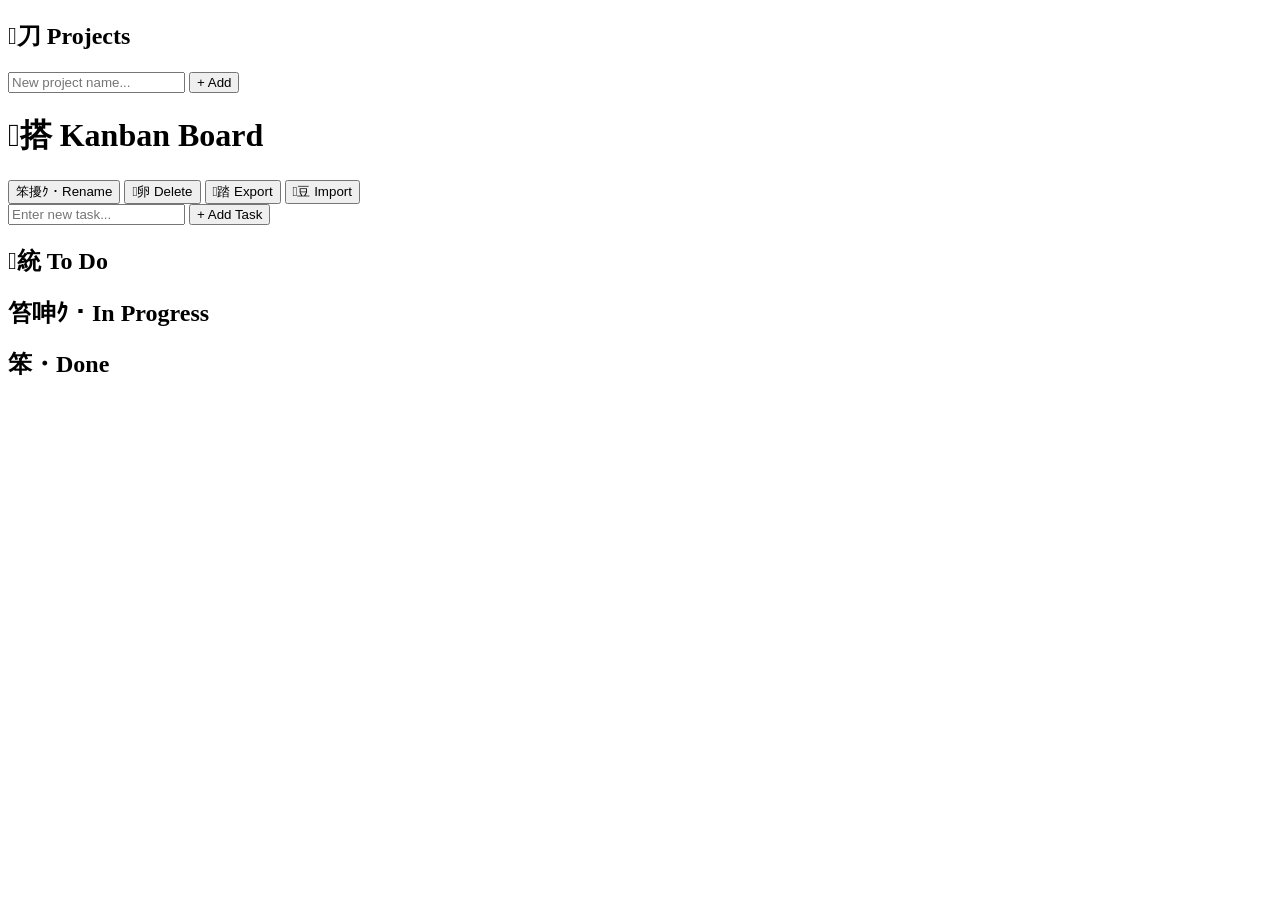
==== LocalKanban/index.html @ dc3bc86e "Add initial Kanban board HTML structure" ====
<!DOCTYPE html>
<html lang="en">
<head>
    <meta charset="UTF-8">
    <meta name="viewport" content="width=device-width, initial-scale=1.0">
    <title>Kanban Board</title>
    <link rel="stylesheet" href="styles.css">
</head>
<body>
    <div class="app-container">
        <!-- Sidebar -->
        <aside class="sidebar">
            <div class="sidebar-header">
                <h2>刀 Projects</h2>
            </div>
            
            <div class="project-input-section">
                <input type="text" id="newProjectInput" placeholder="New project name...">
                <button id="addProjectBtn" class="add-project-btn">+ Add</button>
            </div>

            <div class="projects-list" id="projectsList"></div>
        </aside>

        <!-- Main Content -->
        <div class="main-content">
            <header>
                <h1>搭 <span id="currentProjectName">Kanban Board</span></h1>
                <div class="controls">
                    <button id="renameProjectBtn" class="control-btn">笨擾ｸ・Rename</button>
                    <button id="deleteProjectBtn" class="control-btn delete">卵 Delete</button>
                    <button id="exportBtn" class="control-btn">踏 Export</button>
                    <button id="importBtn" class="control-btn">豆 Import</button>
                    <input type="file" id="fileInput" accept=".json" style="display: none;">
                </div>
            </header>

            <div class="add-task-section">
                <input type="text" id="taskInput" placeholder="Enter new task...">
                <button id="addTaskBtn">+ Add Task</button>
            </div>

            <div class="board">
                <div class="column" data-status="todo">
                    <h2>統 To Do</h2>
                    <div class="task-list" id="todoList"></div>
                </div>
                <div class="column" data-status="inprogress">
                    <h2>笞呻ｸ・In Progress</h2>
                    <div class="task-list" id="inprogressList"></div>
                </div>
                <div class="column" data-status="done">
                    <h2>笨・Done</h2>
                    <div class="task-list" id="doneList"></div>
                </div>
            </div>
        </div>
    </div>

    <script src="script.js"></script>
</body>
</html>
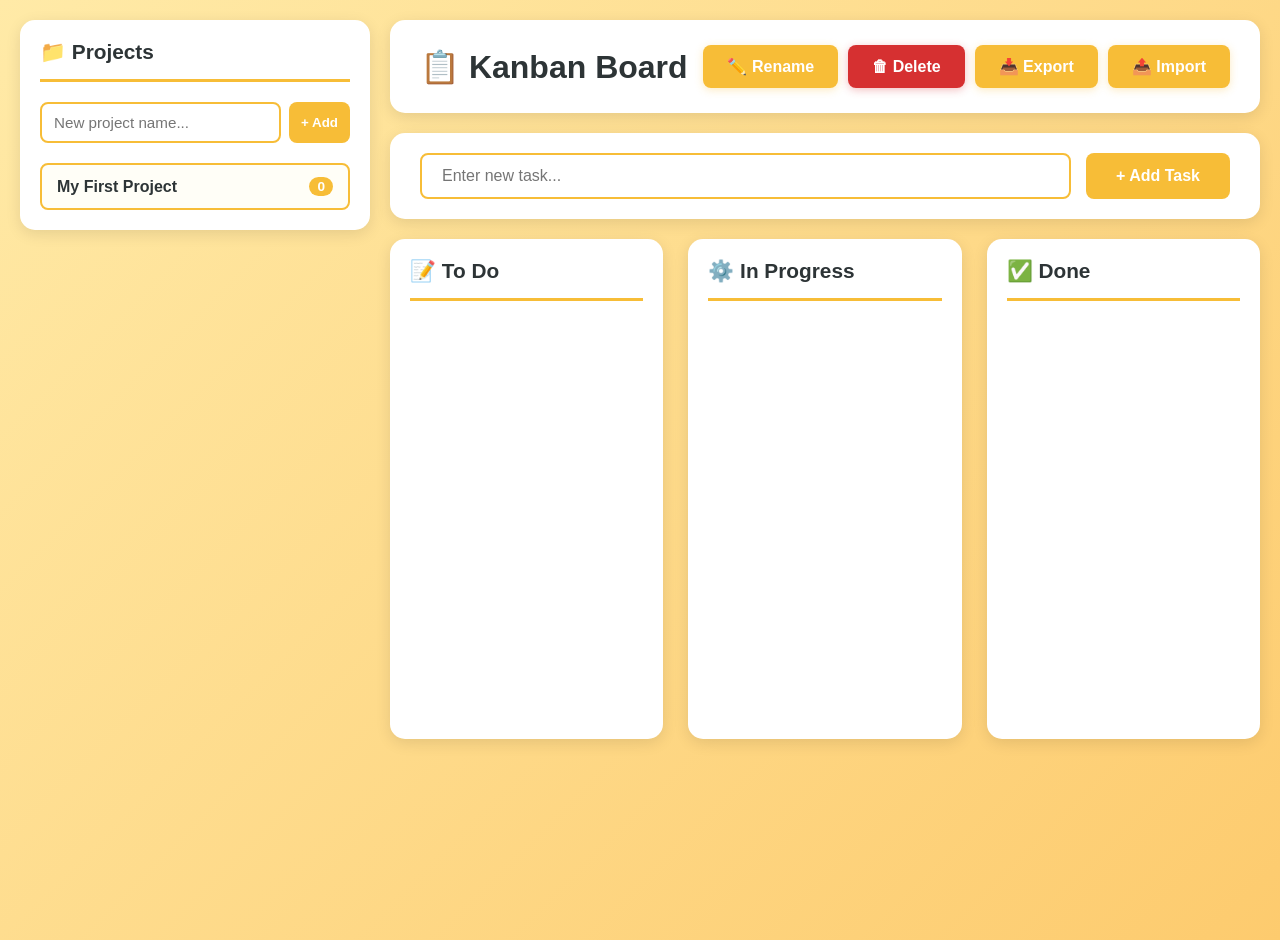
==== commit 1e3cf429: "Replace icons with emoji in index.html" ====
--- a/LocalKanban/index.html
+++ b/LocalKanban/index.html
@@ -11,7 +11,7 @@
         <!-- Sidebar -->
         <aside class="sidebar">
             <div class="sidebar-header">
-                <h2>刀 Projects</h2>
+                <h2>📁 Projects</h2>
             </div>
             
             <div class="project-input-section">
@@ -25,12 +25,12 @@
         <!-- Main Content -->
         <div class="main-content">
             <header>
-                <h1>搭 <span id="currentProjectName">Kanban Board</span></h1>
+                <h1>📋 <span id="currentProjectName">Kanban Board</span></h1>
                 <div class="controls">
-                    <button id="renameProjectBtn" class="control-btn">笨擾ｸ・Rename</button>
-                    <button id="deleteProjectBtn" class="control-btn delete">卵 Delete</button>
-                    <button id="exportBtn" class="control-btn">踏 Export</button>
-                    <button id="importBtn" class="control-btn">豆 Import</button>
+                    <button id="renameProjectBtn" class="control-btn">✏️ Rename</button>
+                    <button id="deleteProjectBtn" class="control-btn delete">🗑 Delete</button>
+                    <button id="exportBtn" class="control-btn">📥 Export</button>
+                    <button id="importBtn" class="control-btn">📤 Import</button>
                     <input type="file" id="fileInput" accept=".json" style="display: none;">
                 </div>
             </header>
@@ -42,15 +42,15 @@
 
             <div class="board">
                 <div class="column" data-status="todo">
-                    <h2>統 To Do</h2>
+                    <h2>📝 To Do</h2>
                     <div class="task-list" id="todoList"></div>
                 </div>
                 <div class="column" data-status="inprogress">
-                    <h2>笞呻ｸ・In Progress</h2>
+                    <h2>⚙️ In Progress</h2>
                     <div class="task-list" id="inprogressList"></div>
                 </div>
                 <div class="column" data-status="done">
-                    <h2>笨・Done</h2>
+                    <h2>✅ Done</h2>
                     <div class="task-list" id="doneList"></div>
                 </div>
             </div>
--- a/LocalKanban/styles.css
+++ b/LocalKanban/styles.css
@@ -0,0 +1,344 @@
+* {
+    margin: 0;
+    padding: 0;
+    box-sizing: border-box;
+}
+
+body {
+    font-family: 'Noto Sans JP', Tahoma, Geneva, Verdana, sans-serif !important;
+    background: linear-gradient(135deg, #ffeaa7 0%, #fdcb6e 100%);
+    min-height: 100vh;
+    padding: 20px;
+}
+
+input {
+    font-family: 'Noto Sans JP', Tahoma, Geneva, Verdana, sans-serif !important;
+    font-size: 1em;
+}
+
+.app-container {
+    display: flex;
+    gap: 20px;
+    max-width: 1800px;
+    margin: 0 auto;
+    min-height: 100vh;
+}
+
+/* ===== Sidebar ===== */
+.sidebar {
+    width: 350px;
+    background: white;
+    border-radius: 15px;
+    padding: 20px;
+    box-shadow: 0 4px 15px rgba(0, 0, 0, 0.1);
+    display: flex;
+    flex-direction: column;
+    gap: 20px;
+    height: fit-content;
+    position: sticky;
+    top: 20px;
+}
+
+.sidebar-header h2 {
+    color: #2d3436;
+    font-size: 1.3em;
+    padding-bottom: 15px;
+    border-bottom: 3px solid #F7BD37;
+}
+
+.project-input-section {
+    display: flex;
+    gap: 8px;
+}
+
+.project-input-section input {
+    flex: 1;
+    padding: 10px 12px;
+    border: 2px solid #F7BD37;
+    border-radius: 8px;
+    font-size: 0.95em;
+    outline: none;
+    transition: border-color 0.3s ease;
+}
+
+.project-input-section input:focus {
+    border-color: #e5ab1f;
+}
+
+.add-project-btn {
+    background: #F7BD37;
+    color: white;
+    border: none;
+    padding: 10px 12px;
+    border-radius: 8px;
+    cursor: pointer;
+    font-weight: 600;
+    transition: all 0.3s ease;
+    white-space: nowrap;
+}
+
+.add-project-btn:hover {
+    background: #e5ab1f;
+    transform: translateY(-2px);
+}
+
+.projects-list {
+    display: flex;
+    flex-direction: column;
+    gap: 8px;
+    max-height: 500px;
+    overflow-y: auto;
+}
+
+.project-item {
+    display: flex;
+    justify-content: space-between;
+    align-items: center;
+    padding: 12px 15px;
+    background: #f8f9fa;
+    border: 2px solid transparent;
+    border-radius: 8px;
+    cursor: pointer;
+    transition: all 0.3s ease;
+}
+
+.project-item:hover {
+    background: #fffef7;
+    border-color: #F7BD37;
+}
+
+.project-item.active {
+    background: #fffef7;
+    border-color: #F7BD37;
+    font-weight: 600;
+}
+
+.project-name {
+    flex: 1;
+    color: #2d3436;
+    word-break: break-word;
+}
+
+.project-task-count {
+    background: #F7BD37;
+    color: white;
+    padding: 2px 8px;
+    border-radius: 12px;
+    font-size: 0.85em;
+    font-weight: 600;
+    margin-left: 8px;
+}
+
+/* ===== Main Content ===== */
+.main-content {
+    flex: 1;
+    display: flex;
+    flex-direction: column;
+    gap: 20px;
+}
+
+.container {
+    max-width: 1400px;
+    margin: 0 auto;
+}
+
+header {
+    background: white;
+    padding: 25px 30px;
+    border-radius: 15px;
+    box-shadow: 0 4px 15px rgba(0, 0, 0, 0.1);
+    display: flex;
+    justify-content: space-between;
+    align-items: center;
+}
+
+header h1 {
+    color: #2d3436;
+    font-size: 2em;
+}
+
+.controls {
+    display: flex;
+    gap: 10px;
+    flex-wrap: wrap;
+}
+
+.control-btn {
+    background: #F7BD37;
+    color: white;
+    border: none;
+    padding: 12px 24px;
+    border-radius: 8px;
+    cursor: pointer;
+    font-size: 1em;
+    font-weight: 600;
+    transition: all 0.3s ease;
+    box-shadow: 0 2px 8px rgba(247, 189, 55, 0.3);
+    white-space: nowrap;
+}
+
+.control-btn:hover {
+    background: #e5ab1f;
+    transform: translateY(-2px);
+    box-shadow: 0 4px 12px rgba(247, 189, 55, 0.4);
+}
+
+.control-btn.delete {
+    background: #d63031;
+    box-shadow: 0 2px 8px rgba(214, 48, 49, 0.3);
+}
+
+.control-btn.delete:hover {
+    background: #c0281f;
+    box-shadow: 0 4px 12px rgba(214, 48, 49, 0.4);
+}
+
+.add-task-section {
+    background: white;
+    padding: 20px 30px;
+    border-radius: 15px;
+    box-shadow: 0 4px 15px rgba(0, 0, 0, 0.1);
+    display: flex;
+    gap: 15px;
+}
+
+#taskInput {
+    flex: 1;
+    padding: 12px 20px;
+    border: 2px solid #F7BD37;
+    border-radius: 8px;
+    font-size: 1em;
+    outline: none;
+    transition: border-color 0.3s ease;
+}
+
+#taskInput:focus {
+    border-color: #e5ab1f;
+}
+
+#addTaskBtn {
+    background: #F7BD37;
+    color: white;
+    border: none;
+    padding: 12px 30px;
+    border-radius: 8px;
+    cursor: pointer;
+    font-size: 1em;
+    font-weight: 600;
+    transition: all 0.3s ease;
+}
+
+#addTaskBtn:hover {
+    background: #e5ab1f;
+    transform: translateY(-2px);
+}
+
+.board {
+    display: grid;
+    grid-template-columns: repeat(3, 1fr);
+    gap: 25px;
+}
+
+.column {
+    background: white;
+    border-radius: 15px;
+    padding: 20px;
+    box-shadow: 0 4px 15px rgba(0, 0, 0, 0.1);
+    min-height: 500px;
+}
+
+.column h2 {
+    color: #2d3436;
+    margin-bottom: 20px;
+    padding-bottom: 15px;
+    border-bottom: 3px solid #F7BD37;
+    font-size: 1.3em;
+}
+
+.task-list {
+    display: flex;
+    flex-direction: column;
+    gap: 15px;
+}
+
+.task-card {
+    background: #fffef7;
+    border: 2px solid #F7BD37;
+    border-radius: 10px;
+    padding: 15px;
+    transition: all 0.3s ease;
+}
+
+.task-card:hover {
+    box-shadow: 0 4px 12px rgba(247, 189, 55, 0.3);
+    transform: translateY(-2px);
+}
+
+.task-content {
+    color: #2d3436;
+    font-size: 1em;
+    margin-bottom: 12px;
+    word-wrap: break-word;
+}
+
+.task-actions {
+    display: flex;
+    gap: 8px;
+    flex-wrap: wrap;
+}
+
+.task-btn {
+    background: #F7BD37;
+    color: white;
+    border: none;
+    padding: 6px 12px;
+    border-radius: 5px;
+    cursor: pointer;
+    font-size: 0.85em;
+    font-weight: 500;
+    transition: all 0.2s ease;
+}
+
+.task-btn:hover {
+    background: #e5ab1f;
+    transform: scale(1.05);
+}
+
+.task-btn.delete {
+    background: #d63031;
+}
+
+.task-btn.delete:hover {
+    background: #c0281f;
+}
+
+.task-btn:disabled {
+    background: #dfe6e9;
+    cursor: not-allowed;
+    transform: none;
+}
+
+@media (max-width: 1200px) {
+    .app-container {
+        flex-direction: column;
+    }
+
+    .sidebar {
+        width: 100%;
+        position: static;
+    }
+
+    .board {
+        grid-template-columns: 1fr;
+    }
+
+    header {
+        flex-direction: column;
+        gap: 15px;
+        align-items: flex-start;
+    }
+
+    .controls {
+        width: 100%;
+    }
+}
